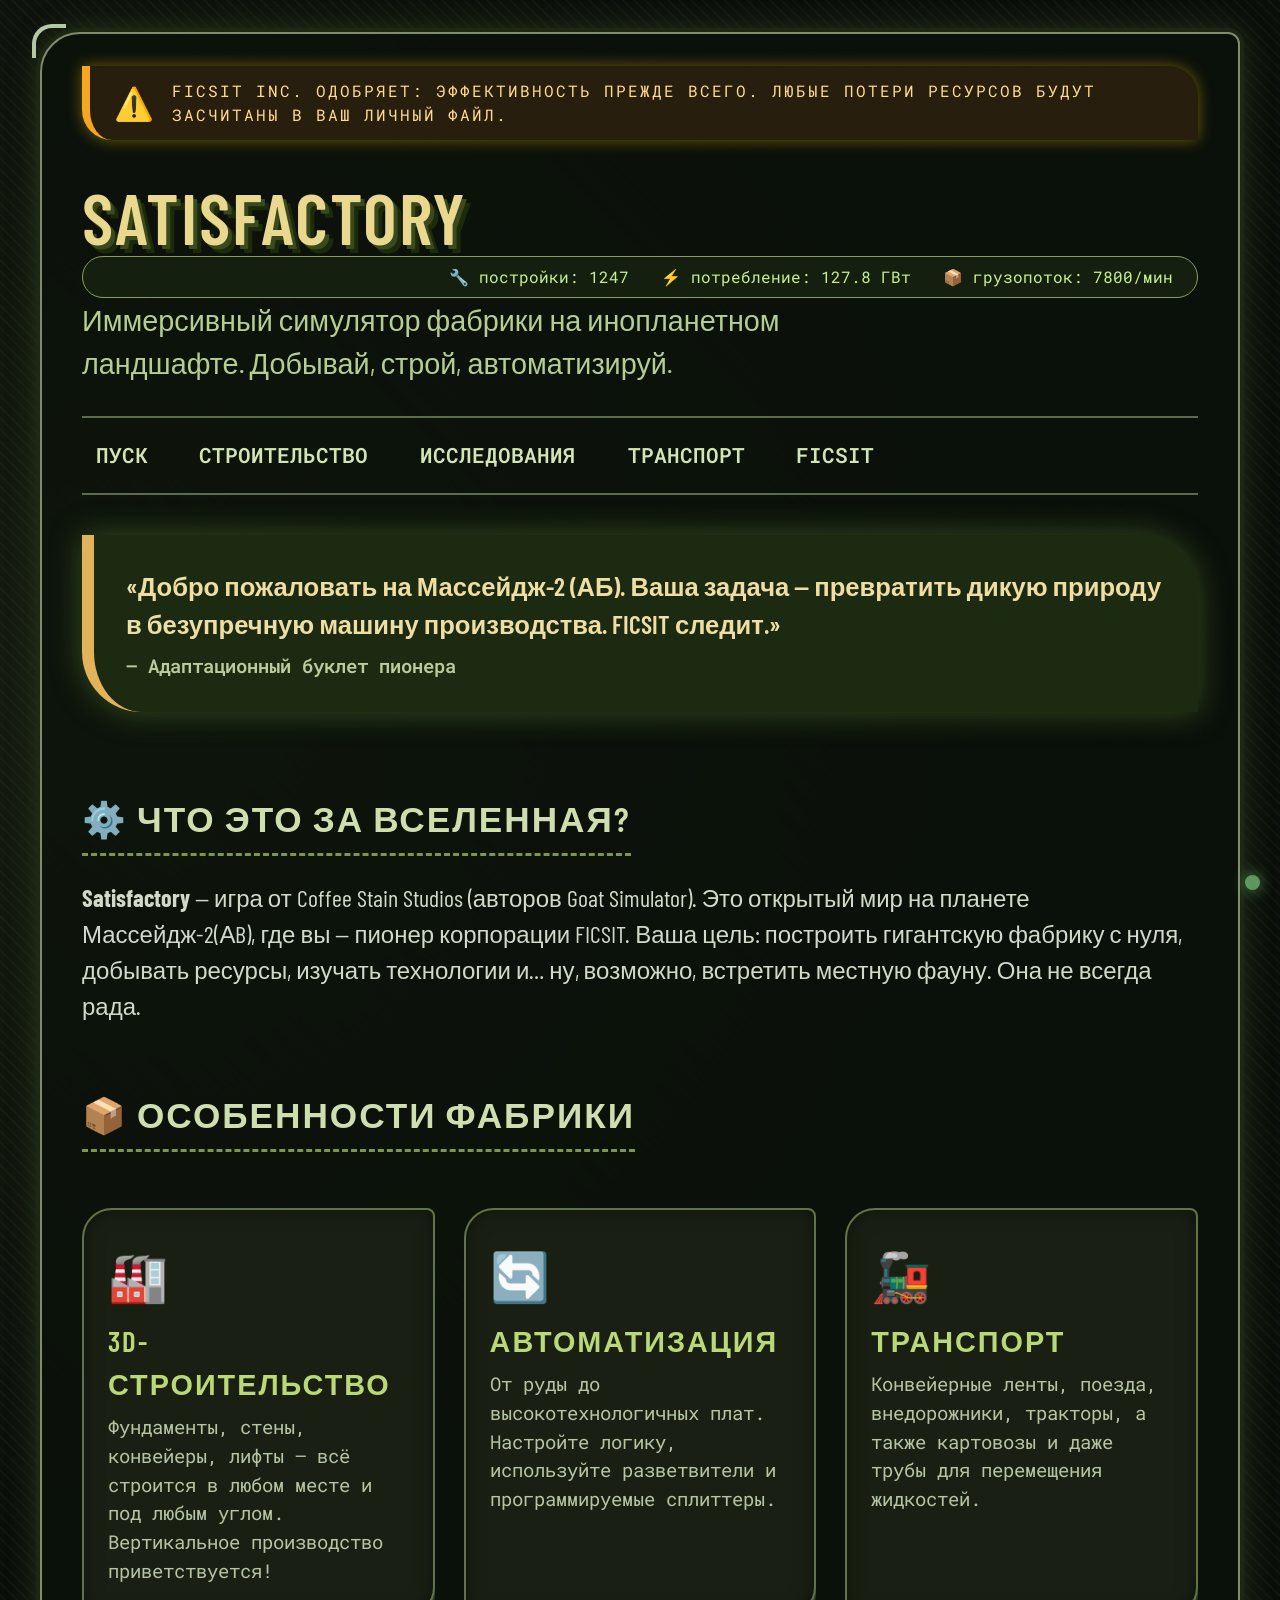
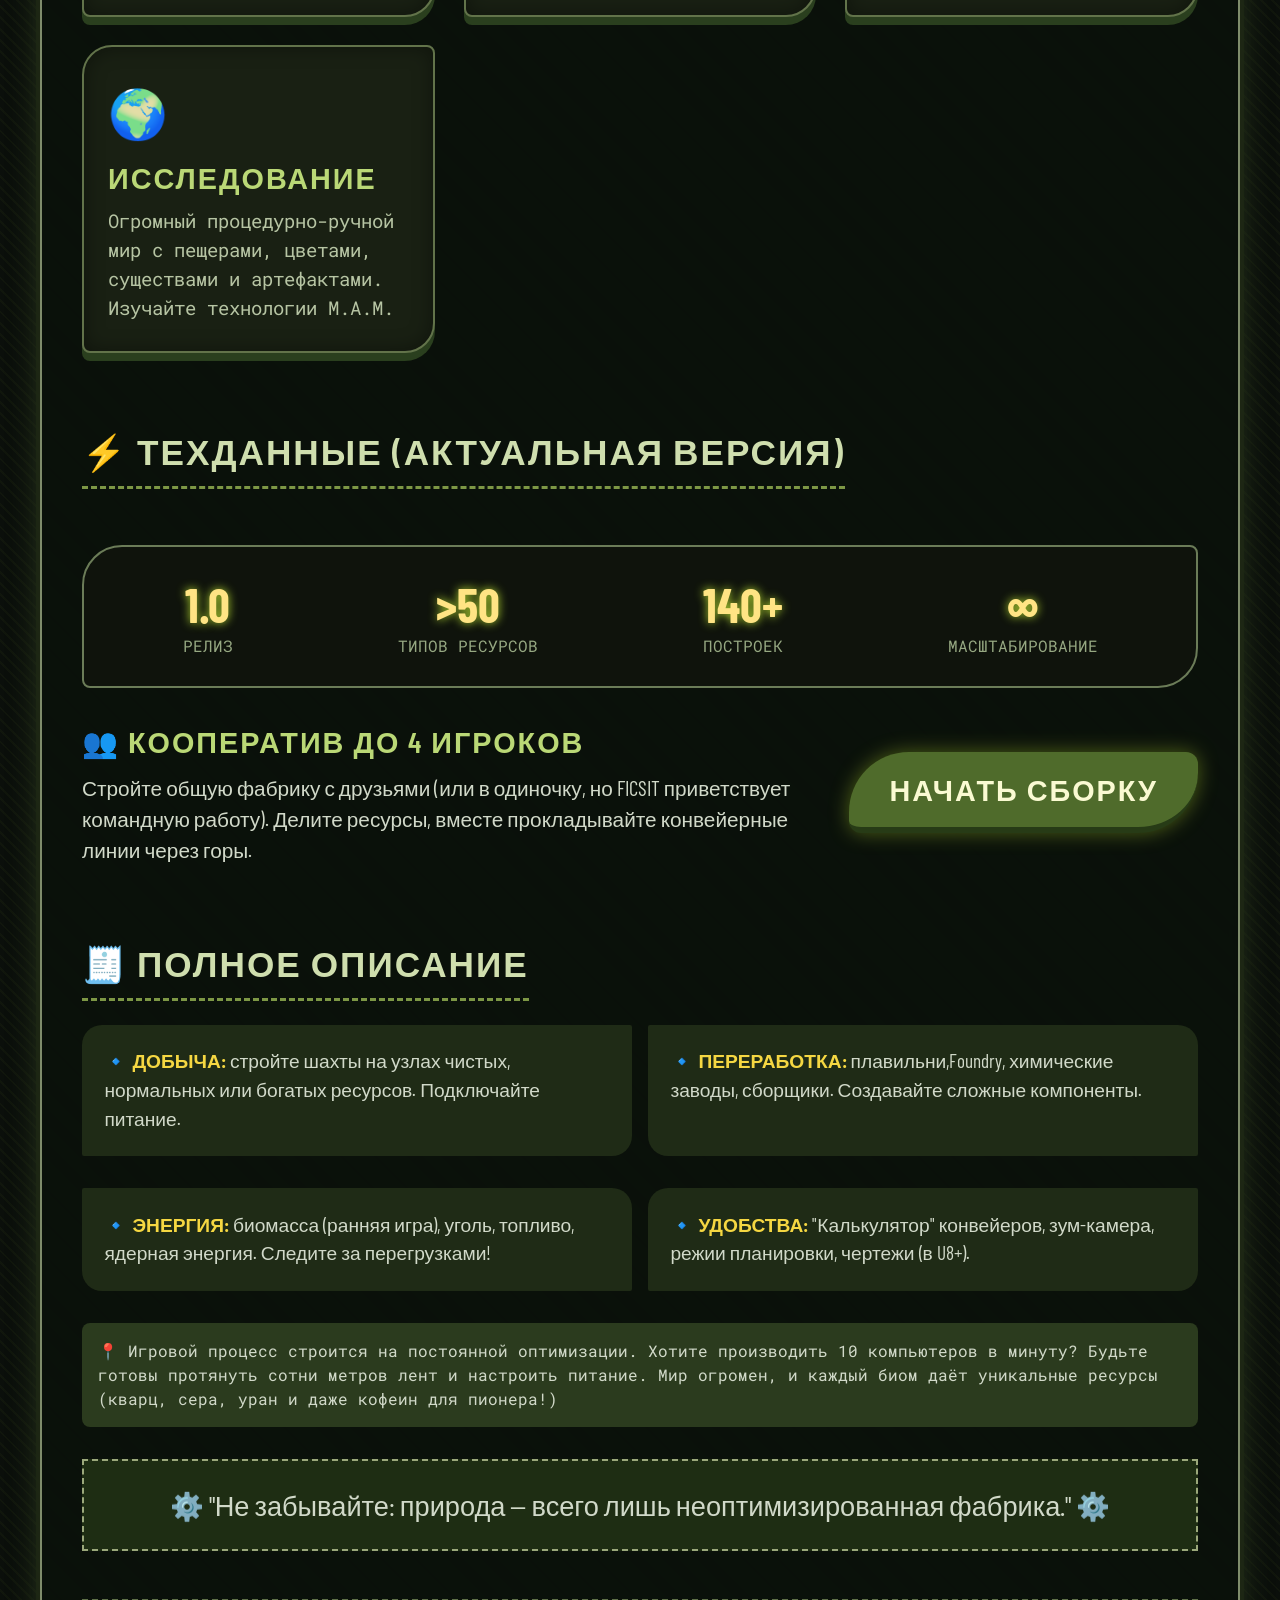
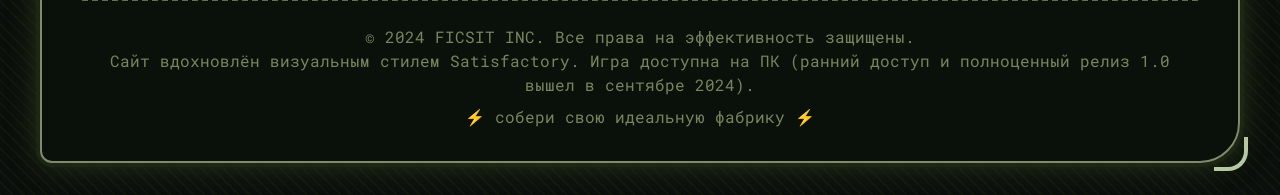
==== index.html @ 7a5ebb81 "OOP1" ====
<!DOCTYPE html>
<html lang="en">
<head>
    <meta charset="UTF-8">
    <meta name="viewport" content="width=device-width, initial-scale=1.0">
    <title>Satisfactory · Factory Cartographer</title>
    <!-- Подключаем шрифт, похожий на интерфейс игры (дизель-панк/индустриальный) -->
    <link rel="preconnect" href="https://fonts.googleapis.com">
    <link rel="preconnect" href="https://fonts.gstatic.com" crossorigin>
    <link href="https://fonts.googleapis.com/css2?family=Barlow+Condensed:wght@400;600;700&family=Roboto+Mono&display=swap" rel="stylesheet">
    <style>
        * {
            margin: 0;
            padding: 0;
            box-sizing: border-box;
        }

        body {
            background-color: #0b0f0b;
            background-image: 
                radial-gradient(circle at 10% 20%, rgba(80, 100, 50, 0.15) 0%, transparent 30%),
                repeating-linear-gradient(45deg, rgba(40, 50, 20, 0.2) 0px, rgba(40, 50, 20, 0.2) 2px, transparent 2px, transparent 8px);
            font-family: 'Barlow Condensed', sans-serif;
            color: #d1d9c9;
            line-height: 1.5;
            min-height: 100vh;
            padding: 2rem 1rem;
        }

        /* Контейнер в стиле "металлический щит" */
        .container {
            max-width: 1200px;
            margin: 0 auto;
            background: rgba(10, 18, 10, 0.7);
            backdrop-filter: blur(3px);
            border: 2px solid #7f8c6b;
            box-shadow: 0 0 0 4px rgba(30, 40, 20, 0.8), 0 0 30px #2a3a1e;
            padding: 2rem 2.5rem;
            border-radius: 40px 12px 40px 12px;
            position: relative;
        }

        /* Имитация заклёпок по углам */
        .container::before {
            content: '';
            position: absolute;
            top: -10px; left: -10px;
            width: 30px; height: 30px;
            border-top: 4px solid #b5c8a3;
            border-left: 4px solid #b5c8a3;
            border-radius: 20px 0 0 0;
        }
        .container::after {
            content: '';
            position: absolute;
            bottom: -10px; right: -10px;
            width: 30px; height: 30px;
            border-bottom: 4px solid #b5c8a3;
            border-right: 4px solid #b5c8a3;
            border-radius: 0 0 20px 0;
        }

        /* Верхний бар с предупреждением (как в игре) */
        .warning-strip {
            background: #271e0e;
            border-left: 8px solid #f5a623;
            padding: 0.8rem 1.5rem;
            margin-bottom: 2.5rem;
            display: flex;
            align-items: center;
            gap: 1rem;
            border-radius: 0 30px 0 30px;
            box-shadow: 0 0 15px #ffcc0066;
            font-family: 'Roboto Mono', monospace;
            text-transform: uppercase;
            color: #ffdb8e;
            letter-spacing: 2px;
        }

        .warning-strip .icon {
            font-size: 2rem;
        }

        h1, h2, h3 {
            font-weight: 600;
            text-transform: uppercase;
            letter-spacing: 2px;
        }

        h1 {
            font-size: 4.5rem;
            line-height: 1;
            color: #ead88f;
            text-shadow: 4px 4px 0 #3a4a1e, 8px 8px 0 #1a2a0a;
            margin-bottom: 0.25rem;
        }

        h2 {
            font-size: 2.2rem;
            border-bottom: 3px dashed #7d9745;
            padding-bottom: 0.5rem;
            margin: 2.5rem 0 1.5rem 0;
            display: inline-block;
            color: #cfdeae;
        }

        h3 {
            font-size: 1.8rem;
            color: #bad876;
            margin-bottom: 0.5rem;
        }

        /* Меню навигации (инвентарь) */
        .nav-links {
            display: flex;
            flex-wrap: wrap;
            gap: 0.8rem 1.5rem;
            margin: 2rem 0 1.5rem;
            padding: 1rem 0;
            border-top: 2px solid #5c6b48;
            border-bottom: 2px solid #5c6b48;
        }

        .nav-links a {
            font-family: 'Roboto Mono', monospace;
            color: #d3e5b3;
            text-decoration: none;
            font-size: 1.3rem;
            font-weight: 600;
            padding: 0.3rem 0.8rem;
            border: 1px solid transparent;
            transition: 0.2s;
        }

        .nav-links a:hover {
            border-color: #f5e56b;
            color: #fcf5b0;
            background: #2f3d1f;
            border-radius: 8px;
        }

        /* карточки особенностей (сетка как конвейер) */
        .feature-grid {
            display: grid;
            grid-template-columns: repeat(auto-fit, minmax(280px, 1fr));
            gap: 1.8rem;
            margin: 2rem 0;
        }

        .feature-card {
            background: #192013;
            border: 2px solid #62734a;
            border-radius: 30px 8px 30px 8px;
            padding: 1.8rem 1.5rem;
            transition: all 0.15s ease;
            box-shadow: inset 0 0 20px #00000066, 0 8px 0 #2a3f1e;
        }

        .feature-card:hover {
            transform: translateY(-5px);
            border-color: #c3da94;
            box-shadow: inset 0 0 20px #2f4520, 0 8px 0 #4f6a3a;
        }

        .feature-card .card-icon {
            font-size: 3rem;
            margin-bottom: 0.5rem;
        }

        .feature-card p {
            font-size: 1.2rem;
            font-family: 'Roboto Mono', monospace;
            color: #b6c4a3;
        }

        /* Таблица / список как план строительства */
        .specs-block {
            background: #0f130c;
            border: 2px solid #6b7c58;
            padding: 1.8rem 2rem;
            border-radius: 40px 8px 40px 8px;
            margin: 2rem 0;
            display: flex;
            flex-wrap: wrap;
            gap: 2rem;
            justify-content: space-around;
        }

        .spec-item {
            text-align: center;
        }

        .spec-item .value {
            font-size: 3rem;
            font-weight: 700;
            color: #ffe484;
            line-height: 1.2;
            text-shadow: 0 0 10px #b1d630;
        }

        .spec-item .label {
            font-family: 'Roboto Mono', monospace;
            font-size: 1rem;
            text-transform: uppercase;
            color: #96a882;
        }

        /* Цитата из мира игры */
        .quote-block {
            background: #1c2a12;
            padding: 2rem;
            border-left: 12px solid #e3b35c;
            font-style: normal;
            font-size: 1.6rem;
            font-weight: 600;
            border-radius: 0 60px 0 60px;
            margin: 2.5rem 0;
            box-shadow: 0 0 30px #384e20;
            color: #efdea3;
        }

        .quote-block span {
            font-family: 'Roboto Mono', monospace;
            font-size: 1.2rem;
            color: #bacc9b;
            display: block;
            margin-top: 0.5rem;
        }

        /* Кнопка "энергия" */
        .button {
            background: #4f6b2b;
            border: none;
            border-bottom: 6px solid #273b16;
            color: #fafad2;
            font-family: 'Barlow Condensed', sans-serif;
            font-size: 1.8rem;
            font-weight: 700;
            text-transform: uppercase;
            padding: 1rem 2.5rem;
            border-radius: 60px 12px 60px 12px;
            cursor: default;
            transition: 0.08s linear;
            letter-spacing: 2px;
            box-shadow: 0 0 20px #b1d63066;
            display: inline-block;
        }

        .button:active {
            transform: translateY(4px);
            border-bottom-width: 2px;
        }

        footer {
            margin-top: 3rem;
            text-align: center;
            font-family: 'Roboto Mono', monospace;
            color: #77855e;
            border-top: 2px dashed #5f7148;
            padding-top: 1.5rem;
        }

        /* Маленькие детали — счётчики как в игре */
        .counter-panel {
            display: flex;
            gap: 2rem;
            justify-content: flex-end;
            font-family: 'Roboto Mono', monospace;
            background: #151f10;
            padding: 0.5rem 1.5rem;
            border-radius: 30px;
            border: 1px solid #859f62;
        }
        .counter-panel div {
            color: #c7f18b;
        }
    </style>
</head>
<body>
    <div class="container">
        <!-- Панель с FICSIT Inc. напоминанием -->
        <div class="warning-strip">
            <span class="icon">⚠️</span>
            <span>FICSIT INC. одобряет: эффективность прежде всего. Любые потери ресурсов будут засчитаны в ваш личный файл.</span>
        </div>

        <!-- Главный заголовок и подпись -->
        <h1>SATISFACTORY</h1>
        <div class="counter-panel">
            <div>🔧 постройки: 1247</div>
            <div>⚡ потребление: 127.8 ГВт</div>
            <div>📦 грузопоток: 7800/мин</div>
        </div>
        <p style="font-size: 1.8rem; color: #b5cd91; max-width: 700px;">Иммерсивный симулятор фабрики на инопланетном ландшафте. Добывай, строй, автоматизируй.</p>

        <!-- Навигация (якоря) -->
        <div class="nav-links">
            <a href="#">ПУСК</a>
            <a href="#">СТРОИТЕЛЬСТВО</a>
            <a href="#">ИССЛЕДОВАНИЯ</a>
            <a href="#">ТРАНСПОРТ</a>
            <a href="#">FICSIT</a>
        </div>

        <!-- Краткая вводная -->
        <div class="quote-block">
            «Добро пожаловать на Массейдж-2 (АБ). Ваша задача — превратить дикую природу в безупречную машину производства. FICSIT следит.»
            <span>— Адаптационный буклет пионера</span>
        </div>

        <!-- Что такое Satisfactory? -->
        <h2>⚙️ ЧТО ЭТО ЗА ВСЕЛЕННАЯ?</h2>
        <p style="font-size: 1.5rem; margin-bottom: 1.5rem;"><strong>Satisfactory</strong> — игра от Coffee Stain Studios (авторов Goat Simulator). Это открытый мир на планете Массейдж-2(АB), где вы — пионер корпорации FICSIT. Ваша цель: построить гигантскую фабрику с нуля, добывать ресурсы, изучать технологии и… ну, возможно, встретить местную фауну. Она не всегда рада.</p>

        <!-- Особенности (карточки) -->
        <h2>📦 ОСОБЕННОСТИ ФАБРИКИ</h2>
        <div class="feature-grid">
            <div class="feature-card">
                <div class="card-icon">🏭</div>
                <h3>3D-строительство</h3>
                <p>Фундаменты, стены, конвейеры, лифты — всё строится в любом месте и под любым углом. Вертикальное производство приветствуется!</p>
            </div>
            <div class="feature-card">
                <div class="card-icon">🔄</div>
                <h3>Автоматизация</h3>
                <p>От руды до высокотехнологичных плат. Настройте логику, используйте разветвители и программируемые сплиттеры.</p>
            </div>
            <div class="feature-card">
                <div class="card-icon">🚂</div>
                <h3>Транспорт</h3>
                <p>Конвейерные ленты, поезда, внедорожники, тракторы, а также картовозы и даже трубы для перемещения жидкостей.</p>
            </div>
            <div class="feature-card">
                <div class="card-icon">🌍</div>
                <h3>Исследование</h3>
                <p>Огромный процедурно-ручной мир с пещерами, цветами, существами и артефактами. Изучайте технологии M.A.M.</p>
            </div>
        </div>

        <!-- Технические характеристики (specs как в игре) -->
        <h2>⚡ ТЕХДАННЫЕ (актуальная версия)</h2>
        <div class="specs-block">
            <div class="spec-item">
                <div class="value">1.0</div>
                <div class="label">РЕЛИЗ</div>
            </div>
            <div class="spec-item">
                <div class="value">>50</div>
                <div class="label">ТИПОВ РЕСУРСОВ</div>
            </div>
            <div class="spec-item">
                <div class="value">140+</div>
                <div class="label">ПОСТРОЕК</div>
            </div>
            <div class="spec-item">
                <div class="value">∞</div>
                <div class="label">МАСШТАБИРОВАНИЕ</div>
            </div>
        </div>

        <!-- Абзац про мультиплеер и смысл -->
        <div style="display: flex; gap: 2rem; flex-wrap: wrap; align-items: center; margin: 2rem 0;">
            <div style="flex: 1; min-width: 250px;">
                <h3 style="margin-top: 0;">👥 Кооператив до 4 игроков</h3>
                <p style="font-size: 1.3rem;">Стройте общую фабрику с друзьями (или в одиночку, но FICSIT приветствует командную работу). Делите ресурсы, вместе прокладывайте конвейерные линии через горы.</p>
            </div>
            <div style="flex: 0 0 auto;">
                <div class="button">НАЧАТЬ СБОРКУ</div>
            </div>
        </div>

        <!-- Раздел с деталями геймплея (как инструкция) -->
        <h2>🧾 ПОЛНОЕ ОПИСАНИЕ</h2>
        <div style="display: grid; grid-template-columns: 1fr 1fr; gap: 2rem 1rem; font-size: 1.2rem;">
            <div style="background: #1f2b16; padding: 1.4rem; border-radius: 20px 2px 20px 2px;">
                <strong style="color: #f5d742;">🔹 ДОБЫЧА:</strong> стройте шахты на узлах чистых, нормальных или богатых ресурсов. Подключайте питание.
            </div>
            <div style="background: #1f2b16; padding: 1.4rem; border-radius: 2px 20px 2px 20px;">
                <strong style="color: #f5d742;">🔹 ПЕРЕРАБОТКА:</strong> плавильни,Foundry, химические заводы, сборщики. Создавайте сложные компоненты.
            </div>
            <div style="background: #1f2b16; padding: 1.4rem; border-radius: 2px 20px 2px 20px;">
                <strong style="color: #f5d742;">🔹 ЭНЕРГИЯ:</strong> биомасса (ранняя игра), уголь, топливо, ядерная энергия. Следите за перегрузками!
            </div>
            <div style="background: #1f2b16; padding: 1.4rem; border-radius: 20px 2px 20px 2px;">
                <strong style="color: #f5d742;">🔹 УДОБСТВА:</strong> "Калькулятор" конвейеров, зум-камера, режии планировки, чертежи (в U8+).
            </div>
        </div>

        <p style="margin: 2rem 0; font-family: 'Roboto Mono', monospace; background: #2b3b1e; padding: 1rem; border-radius: 8px;">
        📍 Игровой процесс строится на постоянной оптимизации. Хотите производить 10 компьютеров в минуту? Будьте готовы протянуть сотни метров лент и настроить питание. Мир огромен, и каждый биом даёт уникальные ресурсы (кварц, сера, уран и даже кофеин для пионера!)   
        </p>

        <!-- Цитата FICSIT -->
        <div style="border: 2px dashed #9ba87b; padding: 1.5rem; text-align: center; font-size: 1.7rem; background: #1e2d13;">
            ⚙️ "Не забывайте: природа — всего лишь неоптимизированная фабрика." ⚙️
        </div>

        <!-- Подвал с копирайтом и версией -->
        <footer>
            <p>© 2024 FICSIT INC. Все права на эффективность защищены. <br> Сайт вдохновлён визуальным стилем Satisfactory. Игра доступна на ПК (ранний доступ и полноценный релиз 1.0 вышел в сентябре 2024).</p>
            <p style="margin-top: 0.5rem;">⚡ собери свою идеальную фабрику ⚡</p>
        </footer>
    </div>
    <!-- маленький декоративный элемент (мигающий огонёк как индикатор) -->
    <div style="position: fixed; bottom: 10px; right: 20px; width: 15px; height: 15px; background: #90ee90; border-radius: 50%; box-shadow: 0 0 15px lightgreen; opacity: 0.6;"></div>
</body>
</html>
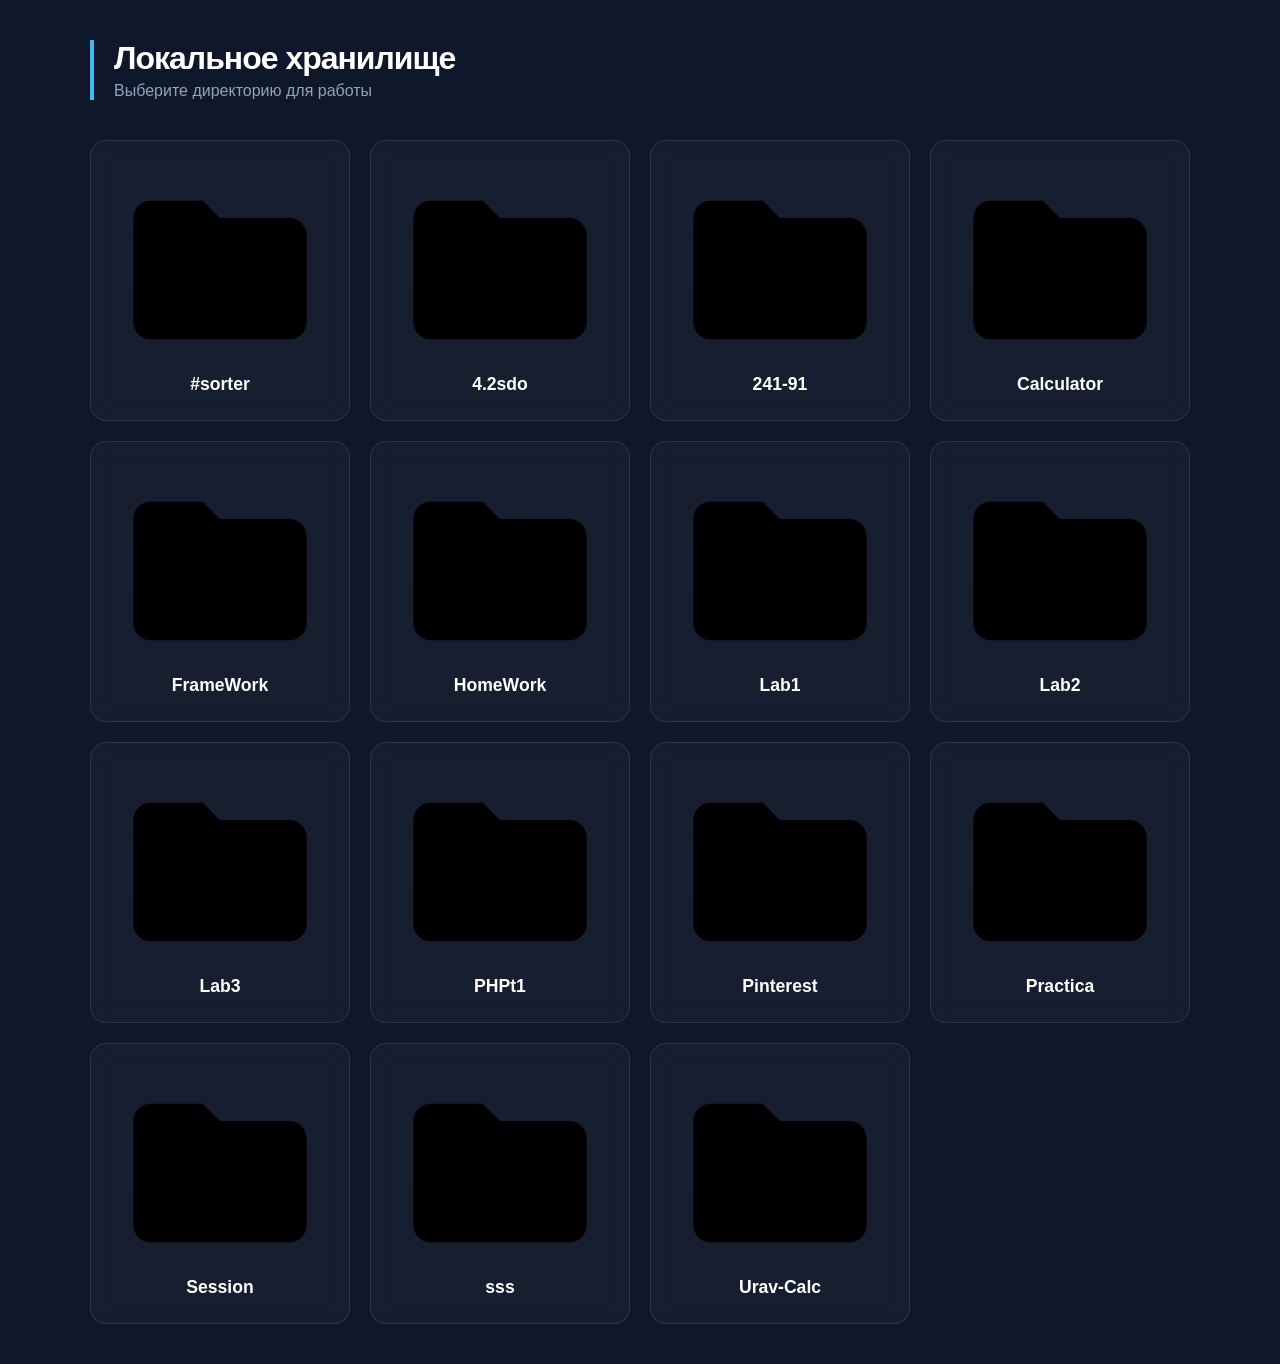
==== commit 5bdeafc7: "test21" ====
--- a/index.html
+++ b/index.html
@@ -1,407 +1,180 @@
 <!DOCTYPE html>
-<html lang="en">
+<html lang="ru">
 <head>
     <meta charset="UTF-8">
-    <meta name="viewport" content="width=device-width, initial-scale=1.0">
-    <title>Satisfactory · Factory Cartographer</title>
-    <!-- Подключаем шрифт, похожий на интерфейс игры (дизель-панк/индустриальный) -->
-    <link rel="preconnect" href="https://fonts.googleapis.com">
-    <link rel="preconnect" href="https://fonts.gstatic.com" crossorigin>
-    <link href="https://fonts.googleapis.com/css2?family=Barlow+Condensed:wght@400;600;700&family=Roboto+Mono&display=swap" rel="stylesheet">
+    <title>Storage Hub</title>
     <style>
-        * {
-            margin: 0;
-            padding: 0;
-            box-sizing: border-box;
+        * { margin: 0; padding: 0; box-sizing: border-box; }
+        
+        body {
+            background: #0f172a; /* Глубокий темный цвет */
+            font-family: 'Inter', -apple-system, sans-serif;
+            color: white;
+            display: flex;
+            justify-content: center;
+            min-height: 100vh;
+            padding: 40px;
         }
 
-        body {
-            background-color: #0b0f0b;
-            background-image: 
-                radial-gradient(circle at 10% 20%, rgba(80, 100, 50, 0.15) 0%, transparent 30%),
-                repeating-linear-gradient(45deg, rgba(40, 50, 20, 0.2) 0px, rgba(40, 50, 20, 0.2) 2px, transparent 2px, transparent 8px);
-            font-family: 'Barlow Condensed', sans-serif;
-            color: #d1d9c9;
-            line-height: 1.5;
-            min-height: 100vh;
-            padding: 2rem 1rem;
+        .container {
+            width: 100%;
+            max-width: 1100px;
         }
 
-        /* Контейнер в стиле "металлический щит" */
-        .container {
-            max-width: 1200px;
-            margin: 0 auto;
-            background: rgba(10, 18, 10, 0.7);
-            backdrop-filter: blur(3px);
-            border: 2px solid #7f8c6b;
-            box-shadow: 0 0 0 4px rgba(30, 40, 20, 0.8), 0 0 30px #2a3a1e;
-            padding: 2rem 2.5rem;
-            border-radius: 40px 12px 40px 12px;
-            position: relative;
+        header {
+            margin-bottom: 40px;
+            border-left: 4px solid #38bdf8;
+            padding-left: 20px;
         }
 
-        /* Имитация заклёпок по углам */
-        .container::before {
-            content: '';
-            position: absolute;
-            top: -10px; left: -10px;
-            width: 30px; height: 30px;
-            border-top: 4px solid #b5c8a3;
-            border-left: 4px solid #b5c8a3;
-            border-radius: 20px 0 0 0;
-        }
-        .container::after {
-            content: '';
-            position: absolute;
-            bottom: -10px; right: -10px;
-            width: 30px; height: 30px;
-            border-bottom: 4px solid #b5c8a3;
-            border-right: 4px solid #b5c8a3;
-            border-radius: 0 0 20px 0;
+        header h1 { font-size: 2rem; letter-spacing: -1px; }
+        header p { color: #94a3b8; margin-top: 5px; }
+
+        .folder-grid {
+            display: grid;
+            grid-template-columns: repeat(auto-fill, minmax(240px, 1fr));
+            gap: 20px;
         }
 
-        /* Верхний бар с предупреждением (как в игре) */
-        .warning-strip {
-            background: #271e0e;
-            border-left: 8px solid #f5a623;
-            padding: 0.8rem 1.5rem;
-            margin-bottom: 2.5rem;
+        .folder-card {
+            background: rgba(255, 255, 255, 0.03);
+            border: 1px solid rgba(255, 255, 255, 0.1);
+            border-radius: 16px;
+            padding: 25px;
+            text-decoration: none;
+            color: white;
+            transition: all 0.3s ease;
             display: flex;
+            flex-direction: column;
             align-items: center;
-            gap: 1rem;
-            border-radius: 0 30px 0 30px;
-            box-shadow: 0 0 15px #ffcc0066;
-            font-family: 'Roboto Mono', monospace;
-            text-transform: uppercase;
-            color: #ffdb8e;
-            letter-spacing: 2px;
+            backdrop-filter: blur(10px);
         }
 
-        .warning-strip .icon {
-            font-size: 2rem;
+        .folder-card:hover {
+            background: rgba(56, 189, 248, 0.1);
+            border-color: #38bdf8;
+            transform: translateY(-5px);
+            box-shadow: 0 10px 30px rgba(0,0,0,0.5);
         }
 
-        h1, h2, h3 {
-            font-weight: 600;
-            text-transform: uppercase;
-            letter-spacing: 2px;
+        .icon {
+            font-size: 50px;
+            margin-bottom: 15px;
+            filter: drop-shadow(0 5px 15px rgba(0,0,0,0.3));
         }
 
-        h1 {
-            font-size: 4.5rem;
-            line-height: 1;
-            color: #ead88f;
-            text-shadow: 4px 4px 0 #3a4a1e, 8px 8px 0 #1a2a0a;
-            margin-bottom: 0.25rem;
-        }
-
-        h2 {
-            font-size: 2.2rem;
-            border-bottom: 3px dashed #7d9745;
-            padding-bottom: 0.5rem;
-            margin: 2.5rem 0 1.5rem 0;
-            display: inline-block;
-            color: #cfdeae;
-        }
-
-        h3 {
-            font-size: 1.8rem;
-            color: #bad876;
-            margin-bottom: 0.5rem;
-        }
-
-        /* Меню навигации (инвентарь) */
-        .nav-links {
-            display: flex;
-            flex-wrap: wrap;
-            gap: 0.8rem 1.5rem;
-            margin: 2rem 0 1.5rem;
-            padding: 1rem 0;
-            border-top: 2px solid #5c6b48;
-            border-bottom: 2px solid #5c6b48;
-        }
-
-        .nav-links a {
-            font-family: 'Roboto Mono', monospace;
-            color: #d3e5b3;
-            text-decoration: none;
-            font-size: 1.3rem;
+        .folder-name {
             font-weight: 600;
-            padding: 0.3rem 0.8rem;
-            border: 1px solid transparent;
-            transition: 0.2s;
-        }
-
-        .nav-links a:hover {
-            border-color: #f5e56b;
-            color: #fcf5b0;
-            background: #2f3d1f;
-            border-radius: 8px;
-        }
-
-        /* карточки особенностей (сетка как конвейер) */
-        .feature-grid {
-            display: grid;
-            grid-template-columns: repeat(auto-fit, minmax(280px, 1fr));
-            gap: 1.8rem;
-            margin: 2rem 0;
-        }
-
-        .feature-card {
-            background: #192013;
-            border: 2px solid #62734a;
-            border-radius: 30px 8px 30px 8px;
-            padding: 1.8rem 1.5rem;
-            transition: all 0.15s ease;
-            box-shadow: inset 0 0 20px #00000066, 0 8px 0 #2a3f1e;
-        }
-
-        .feature-card:hover {
-            transform: translateY(-5px);
-            border-color: #c3da94;
-            box-shadow: inset 0 0 20px #2f4520, 0 8px 0 #4f6a3a;
-        }
-
-        .feature-card .card-icon {
-            font-size: 3rem;
-            margin-bottom: 0.5rem;
-        }
-
-        .feature-card p {
-            font-size: 1.2rem;
-            font-family: 'Roboto Mono', monospace;
-            color: #b6c4a3;
-        }
-
-        /* Таблица / список как план строительства */
-        .specs-block {
-            background: #0f130c;
-            border: 2px solid #6b7c58;
-            padding: 1.8rem 2rem;
-            border-radius: 40px 8px 40px 8px;
-            margin: 2rem 0;
-            display: flex;
-            flex-wrap: wrap;
-            gap: 2rem;
-            justify-content: space-around;
-        }
-
-        .spec-item {
+            font-size: 1.1rem;
             text-align: center;
         }
 
-        .spec-item .value {
-            font-size: 3rem;
-            font-weight: 700;
-            color: #ffe484;
-            line-height: 1.2;
-            text-shadow: 0 0 10px #b1d630;
+        .file-count {
+            font-size: 0.8rem;
+            color: #64748b;
+            margin-top: 8px;
+            text-transform: uppercase;
+            letter-spacing: 1px;
         }
 
-        .spec-item .label {
-            font-family: 'Roboto Mono', monospace;
-            font-size: 1rem;
-            text-transform: uppercase;
-            color: #96a882;
-        }
-
-        /* Цитата из мира игры */
-        .quote-block {
-            background: #1c2a12;
-            padding: 2rem;
-            border-left: 12px solid #e3b35c;
-            font-style: normal;
-            font-size: 1.6rem;
-            font-weight: 600;
-            border-radius: 0 60px 0 60px;
-            margin: 2.5rem 0;
-            box-shadow: 0 0 30px #384e20;
-            color: #efdea3;
-        }
-
-        .quote-block span {
-            font-family: 'Roboto Mono', monospace;
-            font-size: 1.2rem;
-            color: #bacc9b;
-            display: block;
-            margin-top: 0.5rem;
-        }
-
-        /* Кнопка "энергия" */
-        .button {
-            background: #4f6b2b;
-            border: none;
-            border-bottom: 6px solid #273b16;
-            color: #fafad2;
-            font-family: 'Barlow Condensed', sans-serif;
-            font-size: 1.8rem;
-            font-weight: 700;
-            text-transform: uppercase;
-            padding: 1rem 2.5rem;
-            border-radius: 60px 12px 60px 12px;
-            cursor: default;
-            transition: 0.08s linear;
-            letter-spacing: 2px;
-            box-shadow: 0 0 20px #b1d63066;
-            display: inline-block;
-        }
-
-        .button:active {
-            transform: translateY(4px);
-            border-bottom-width: 2px;
-        }
-
-        footer {
-            margin-top: 3rem;
-            text-align: center;
-            font-family: 'Roboto Mono', monospace;
-            color: #77855e;
-            border-top: 2px dashed #5f7148;
-            padding-top: 1.5rem;
-        }
-
-        /* Маленькие детали — счётчики как в игре */
-        .counter-panel {
-            display: flex;
-            gap: 2rem;
-            justify-content: flex-end;
-            font-family: 'Roboto Mono', monospace;
-            background: #151f10;
-            padding: 0.5rem 1.5rem;
-            border-radius: 30px;
-            border: 1px solid #859f62;
-        }
-        .counter-panel div {
-            color: #c7f18b;
-        }
+        /* Цвета иконок для красоты */
+        .blue { color: #38bdf8; }
+        .amber { color: #fbbf24; }
+        .rose { color: #fb7185; }
+        .emerald { color: #34d399; }
     </style>
 </head>
 <body>
-    <div class="container">
-        <!-- Панель с FICSIT Inc. напоминанием -->
-        <div class="warning-strip">
-            <span class="icon">⚠️</span>
-            <span>FICSIT INC. одобряет: эффективность прежде всего. Любые потери ресурсов будут засчитаны в ваш личный файл.</span>
-        </div>
 
-        <!-- Главный заголовок и подпись -->
-        <h1>SATISFACTORY</h1>
-        <div class="counter-panel">
-            <div>🔧 постройки: 1247</div>
-            <div>⚡ потребление: 127.8 ГВт</div>
-            <div>📦 грузопоток: 7800/мин</div>
-        </div>
-        <p style="font-size: 1.8rem; color: #b5cd91; max-width: 700px;">Иммерсивный симулятор фабрики на инопланетном ландшафте. Добывай, строй, автоматизируй.</p>
+<div class="container">
+    <header>
+        <h1>Локальное хранилище</h1>
+        <p>Выберите директорию для работы</p>
+    </header>
 
-        <!-- Навигация (якоря) -->
-        <div class="nav-links">
-            <a href="#">ПУСК</a>
-            <a href="#">СТРОИТЕЛЬСТВО</a>
-            <a href="#">ИССЛЕДОВАНИЯ</a>
-            <a href="#">ТРАНСПОРТ</a>
-            <a href="#">FICSIT</a>
-        </div>
+    <div class="folder-grid">
+        
+        <!-- КАРТОЧКА: Чтобы открыть папку, пишите её имя в href -->
+        <a href="#sorter/" class="folder-card">
+            <svg class="icon-svg" viewBox="0 0 24 24"><path d="M10 4H4c-1.1 0-1.99.9-1.99 2L2 18c0 1.1.9 2 2 2h16c1.1 0 2-.9 2-2V8c0-1.1-.9-2-2-2h-8l-2-2z"/></svg>
+            <span class="folder-name">#sorter</span>
+        </a>
 
-        <!-- Краткая вводная -->
-        <div class="quote-block">
-            «Добро пожаловать на Массейдж-2 (АБ). Ваша задача — превратить дикую природу в безупречную машину производства. FICSIT следит.»
-            <span>— Адаптационный буклет пионера</span>
-        </div>
+        <a href="4.2sdo/" class="folder-card">
+            <svg class="icon-svg" viewBox="0 0 24 24"><path d="M10 4H4c-1.1 0-1.99.9-1.99 2L2 18c0 1.1.9 2 2 2h16c1.1 0 2-.9 2-2V8c0-1.1-.9-2-2-2h-8l-2-2z"/></svg>
+            <span class="folder-name">4.2sdo</span>
+        </a>
 
-        <!-- Что такое Satisfactory? -->
-        <h2>⚙️ ЧТО ЭТО ЗА ВСЕЛЕННАЯ?</h2>
-        <p style="font-size: 1.5rem; margin-bottom: 1.5rem;"><strong>Satisfactory</strong> — игра от Coffee Stain Studios (авторов Goat Simulator). Это открытый мир на планете Массейдж-2(АB), где вы — пионер корпорации FICSIT. Ваша цель: построить гигантскую фабрику с нуля, добывать ресурсы, изучать технологии и… ну, возможно, встретить местную фауну. Она не всегда рада.</p>
+        <a href="241-91/" class="folder-card">
+            <svg class="icon-svg" viewBox="0 0 24 24"><path d="M10 4H4c-1.1 0-1.99.9-1.99 2L2 18c0 1.1.9 2 2 2h16c1.1 0 2-.9 2-2V8c0-1.1-.9-2-2-2h-8l-2-2z"/></svg>
+            <span class="folder-name">241-91</span>
+        </a>
 
-        <!-- Особенности (карточки) -->
-        <h2>📦 ОСОБЕННОСТИ ФАБРИКИ</h2>
-        <div class="feature-grid">
-            <div class="feature-card">
-                <div class="card-icon">🏭</div>
-                <h3>3D-строительство</h3>
-                <p>Фундаменты, стены, конвейеры, лифты — всё строится в любом месте и под любым углом. Вертикальное производство приветствуется!</p>
-            </div>
-            <div class="feature-card">
-                <div class="card-icon">🔄</div>
-                <h3>Автоматизация</h3>
-                <p>От руды до высокотехнологичных плат. Настройте логику, используйте разветвители и программируемые сплиттеры.</p>
-            </div>
-            <div class="feature-card">
-                <div class="card-icon">🚂</div>
-                <h3>Транспорт</h3>
-                <p>Конвейерные ленты, поезда, внедорожники, тракторы, а также картовозы и даже трубы для перемещения жидкостей.</p>
-            </div>
-            <div class="feature-card">
-                <div class="card-icon">🌍</div>
-                <h3>Исследование</h3>
-                <p>Огромный процедурно-ручной мир с пещерами, цветами, существами и артефактами. Изучайте технологии M.A.M.</p>
-            </div>
-        </div>
+        <a href="Calculator/" class="folder-card">
+            <svg class="icon-svg" viewBox="0 0 24 24"><path d="M10 4H4c-1.1 0-1.99.9-1.99 2L2 18c0 1.1.9 2 2 2h16c1.1 0 2-.9 2-2V8c0-1.1-.9-2-2-2h-8l-2-2z"/></svg>
+            <span class="folder-name">Calculator</span>
+        </a>
 
-        <!-- Технические характеристики (specs как в игре) -->
-        <h2>⚡ ТЕХДАННЫЕ (актуальная версия)</h2>
-        <div class="specs-block">
-            <div class="spec-item">
-                <div class="value">1.0</div>
-                <div class="label">РЕЛИЗ</div>
-            </div>
-            <div class="spec-item">
-                <div class="value">>50</div>
-                <div class="label">ТИПОВ РЕСУРСОВ</div>
-            </div>
-            <div class="spec-item">
-                <div class="value">140+</div>
-                <div class="label">ПОСТРОЕК</div>
-            </div>
-            <div class="spec-item">
-                <div class="value">∞</div>
-                <div class="label">МАСШТАБИРОВАНИЕ</div>
-            </div>
-        </div>
+        <a href="FrameWork/" class="folder-card">
+            <svg class="icon-svg" viewBox="0 0 24 24"><path d="M10 4H4c-1.1 0-1.99.9-1.99 2L2 18c0 1.1.9 2 2 2h16c1.1 0 2-.9 2-2V8c0-1.1-.9-2-2-2h-8l-2-2z"/></svg>
+            <span class="folder-name">FrameWork</span>
+        </a>
 
-        <!-- Абзац про мультиплеер и смысл -->
-        <div style="display: flex; gap: 2rem; flex-wrap: wrap; align-items: center; margin: 2rem 0;">
-            <div style="flex: 1; min-width: 250px;">
-                <h3 style="margin-top: 0;">👥 Кооператив до 4 игроков</h3>
-                <p style="font-size: 1.3rem;">Стройте общую фабрику с друзьями (или в одиночку, но FICSIT приветствует командную работу). Делите ресурсы, вместе прокладывайте конвейерные линии через горы.</p>
-            </div>
-            <div style="flex: 0 0 auto;">
-                <div class="button">НАЧАТЬ СБОРКУ</div>
-            </div>
-        </div>
+        <a href="HomeWork/" class="folder-card">
+            <svg class="icon-svg" viewBox="0 0 24 24"><path d="M10 4H4c-1.1 0-1.99.9-1.99 2L2 18c0 1.1.9 2 2 2h16c1.1 0 2-.9 2-2V8c0-1.1-.9-2-2-2h-8l-2-2z"/></svg>
+            <span class="folder-name">HomeWork</span>
+        </a>
 
-        <!-- Раздел с деталями геймплея (как инструкция) -->
-        <h2>🧾 ПОЛНОЕ ОПИСАНИЕ</h2>
-        <div style="display: grid; grid-template-columns: 1fr 1fr; gap: 2rem 1rem; font-size: 1.2rem;">
-            <div style="background: #1f2b16; padding: 1.4rem; border-radius: 20px 2px 20px 2px;">
-                <strong style="color: #f5d742;">🔹 ДОБЫЧА:</strong> стройте шахты на узлах чистых, нормальных или богатых ресурсов. Подключайте питание.
-            </div>
-            <div style="background: #1f2b16; padding: 1.4rem; border-radius: 2px 20px 2px 20px;">
-                <strong style="color: #f5d742;">🔹 ПЕРЕРАБОТКА:</strong> плавильни,Foundry, химические заводы, сборщики. Создавайте сложные компоненты.
-            </div>
-            <div style="background: #1f2b16; padding: 1.4rem; border-radius: 2px 20px 2px 20px;">
-                <strong style="color: #f5d742;">🔹 ЭНЕРГИЯ:</strong> биомасса (ранняя игра), уголь, топливо, ядерная энергия. Следите за перегрузками!
-            </div>
-            <div style="background: #1f2b16; padding: 1.4rem; border-radius: 20px 2px 20px 2px;">
-                <strong style="color: #f5d742;">🔹 УДОБСТВА:</strong> "Калькулятор" конвейеров, зум-камера, режии планировки, чертежи (в U8+).
-            </div>
-        </div>
+        <a href="Lab1/" class="folder-card">
+            <svg class="icon-svg" viewBox="0 0 24 24"><path d="M10 4H4c-1.1 0-1.99.9-1.99 2L2 18c0 1.1.9 2 2 2h16c1.1 0 2-.9 2-2V8c0-1.1-.9-2-2-2h-8l-2-2z"/></svg>
+            <span class="folder-name">Lab1</span>
+        </a>
 
-        <p style="margin: 2rem 0; font-family: 'Roboto Mono', monospace; background: #2b3b1e; padding: 1rem; border-radius: 8px;">
-        📍 Игровой процесс строится на постоянной оптимизации. Хотите производить 10 компьютеров в минуту? Будьте готовы протянуть сотни метров лент и настроить питание. Мир огромен, и каждый биом даёт уникальные ресурсы (кварц, сера, уран и даже кофеин для пионера!)   
-        </p>
+        <a href="Lab2/" class="folder-card">
+            <svg class="icon-svg" viewBox="0 0 24 24"><path d="M10 4H4c-1.1 0-1.99.9-1.99 2L2 18c0 1.1.9 2 2 2h16c1.1 0 2-.9 2-2V8c0-1.1-.9-2-2-2h-8l-2-2z"/></svg>
+            <span class="folder-name">Lab2</span>
+        </a>
 
-        <!-- Цитата FICSIT -->
-        <div style="border: 2px dashed #9ba87b; padding: 1.5rem; text-align: center; font-size: 1.7rem; background: #1e2d13;">
-            ⚙️ "Не забывайте: природа — всего лишь неоптимизированная фабрика." ⚙️
-        </div>
+        <a href="Lab3/" class="folder-card">
+            <svg class="icon-svg" viewBox="0 0 24 24"><path d="M10 4H4c-1.1 0-1.99.9-1.99 2L2 18c0 1.1.9 2 2 2h16c1.1 0 2-.9 2-2V8c0-1.1-.9-2-2-2h-8l-2-2z"/></svg>
+            <span class="folder-name">Lab3</span>
+        </a>
 
-        <!-- Подвал с копирайтом и версией -->
-        <footer>
-            <p>© 2024 FICSIT INC. Все права на эффективность защищены. <br> Сайт вдохновлён визуальным стилем Satisfactory. Игра доступна на ПК (ранний доступ и полноценный релиз 1.0 вышел в сентябре 2024).</p>
-            <p style="margin-top: 0.5rem;">⚡ собери свою идеальную фабрику ⚡</p>
-        </footer>
+        <a href="PHPt1/" class="folder-card">
+            <svg class="icon-svg" viewBox="0 0 24 24"><path d="M10 4H4c-1.1 0-1.99.9-1.99 2L2 18c0 1.1.9 2 2 2h16c1.1 0 2-.9 2-2V8c0-1.1-.9-2-2-2h-8l-2-2z"/></svg>
+            <span class="folder-name">PHPt1</span>
+        </a>
+
+        <a href="Pinterest/" class="folder-card">
+            <svg class="icon-svg" viewBox="0 0 24 24"><path d="M10 4H4c-1.1 0-1.99.9-1.99 2L2 18c0 1.1.9 2 2 2h16c1.1 0 2-.9 2-2V8c0-1.1-.9-2-2-2h-8l-2-2z"/></svg>
+            <span class="folder-name">Pinterest</span>
+        </a>
+
+        <a href="Practica/" class="folder-card">
+            <svg class="icon-svg" viewBox="0 0 24 24"><path d="M10 4H4c-1.1 0-1.99.9-1.99 2L2 18c0 1.1.9 2 2 2h16c1.1 0 2-.9 2-2V8c0-1.1-.9-2-2-2h-8l-2-2z"/></svg>
+            <span class="folder-name">Practica</span>
+        </a>
+
+        <a href="Session/" class="folder-card">
+            <svg class="icon-svg" viewBox="0 0 24 24"><path d="M10 4H4c-1.1 0-1.99.9-1.99 2L2 18c0 1.1.9 2 2 2h16c1.1 0 2-.9 2-2V8c0-1.1-.9-2-2-2h-8l-2-2z"/></svg>
+            <span class="folder-name">Session</span>
+        </a>
+
+        <a href="sss/" class="folder-card">
+            <svg class="icon-svg" viewBox="0 0 24 24"><path d="M10 4H4c-1.1 0-1.99.9-1.99 2L2 18c0 1.1.9 2 2 2h16c1.1 0 2-.9 2-2V8c0-1.1-.9-2-2-2h-8l-2-2z"/></svg>
+            <span class="folder-name">sss</span>
+        </a>
+
+        <a href="Urav-Calc/" class="folder-card">
+            <svg class="icon-svg" viewBox="0 0 24 24"><path d="M10 4H4c-1.1 0-1.99.9-1.99 2L2 18c0 1.1.9 2 2 2h16c1.1 0 2-.9 2-2V8c0-1.1-.9-2-2-2h-8l-2-2z"/></svg>
+            <span class="folder-name">Urav-Calc</span>
+        </a>
+
+
+        <!-- Добавьте свои папки по аналогии выше -->
+
     </div>
-    <!-- маленький декоративный элемент (мигающий огонёк как индикатор) -->
-    <div style="position: fixed; bottom: 10px; right: 20px; width: 15px; height: 15px; background: #90ee90; border-radius: 50%; box-shadow: 0 0 15px lightgreen; opacity: 0.6;"></div>
+</div>
+
 </body>
 </html>
